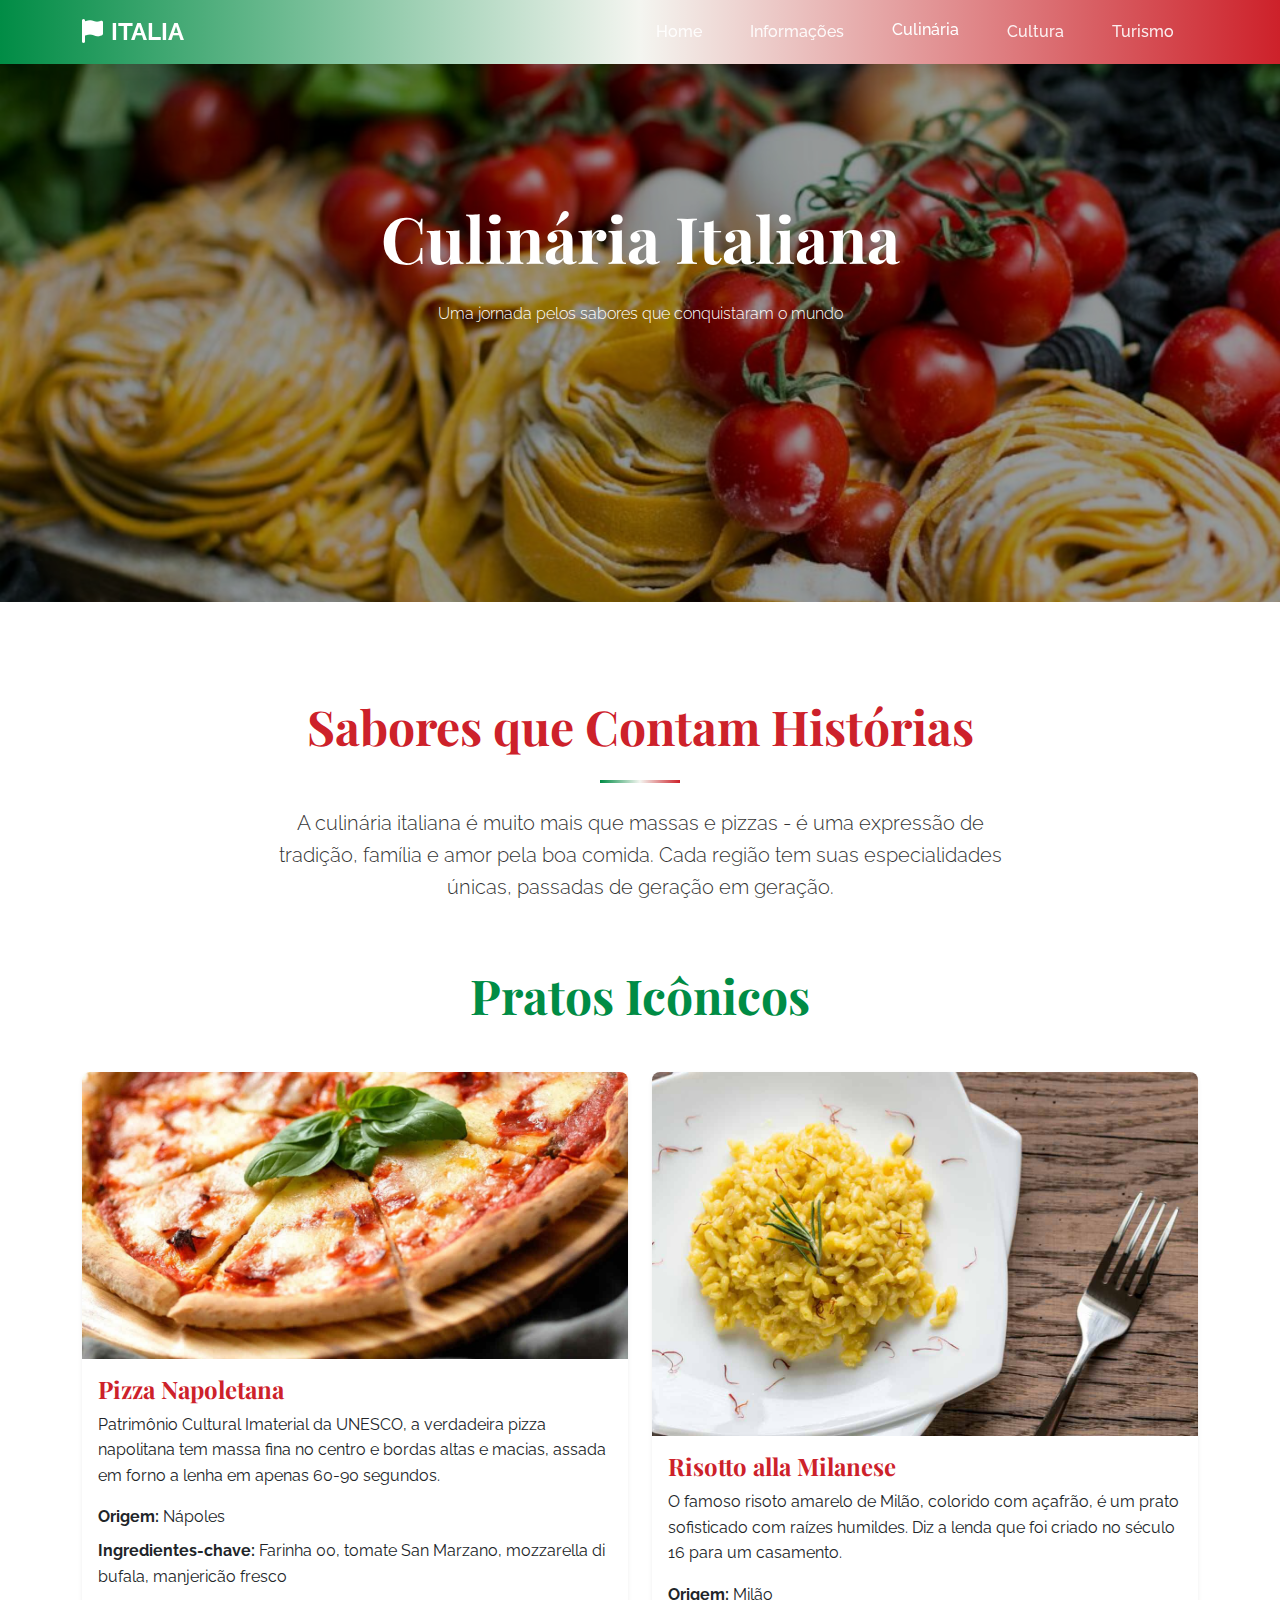
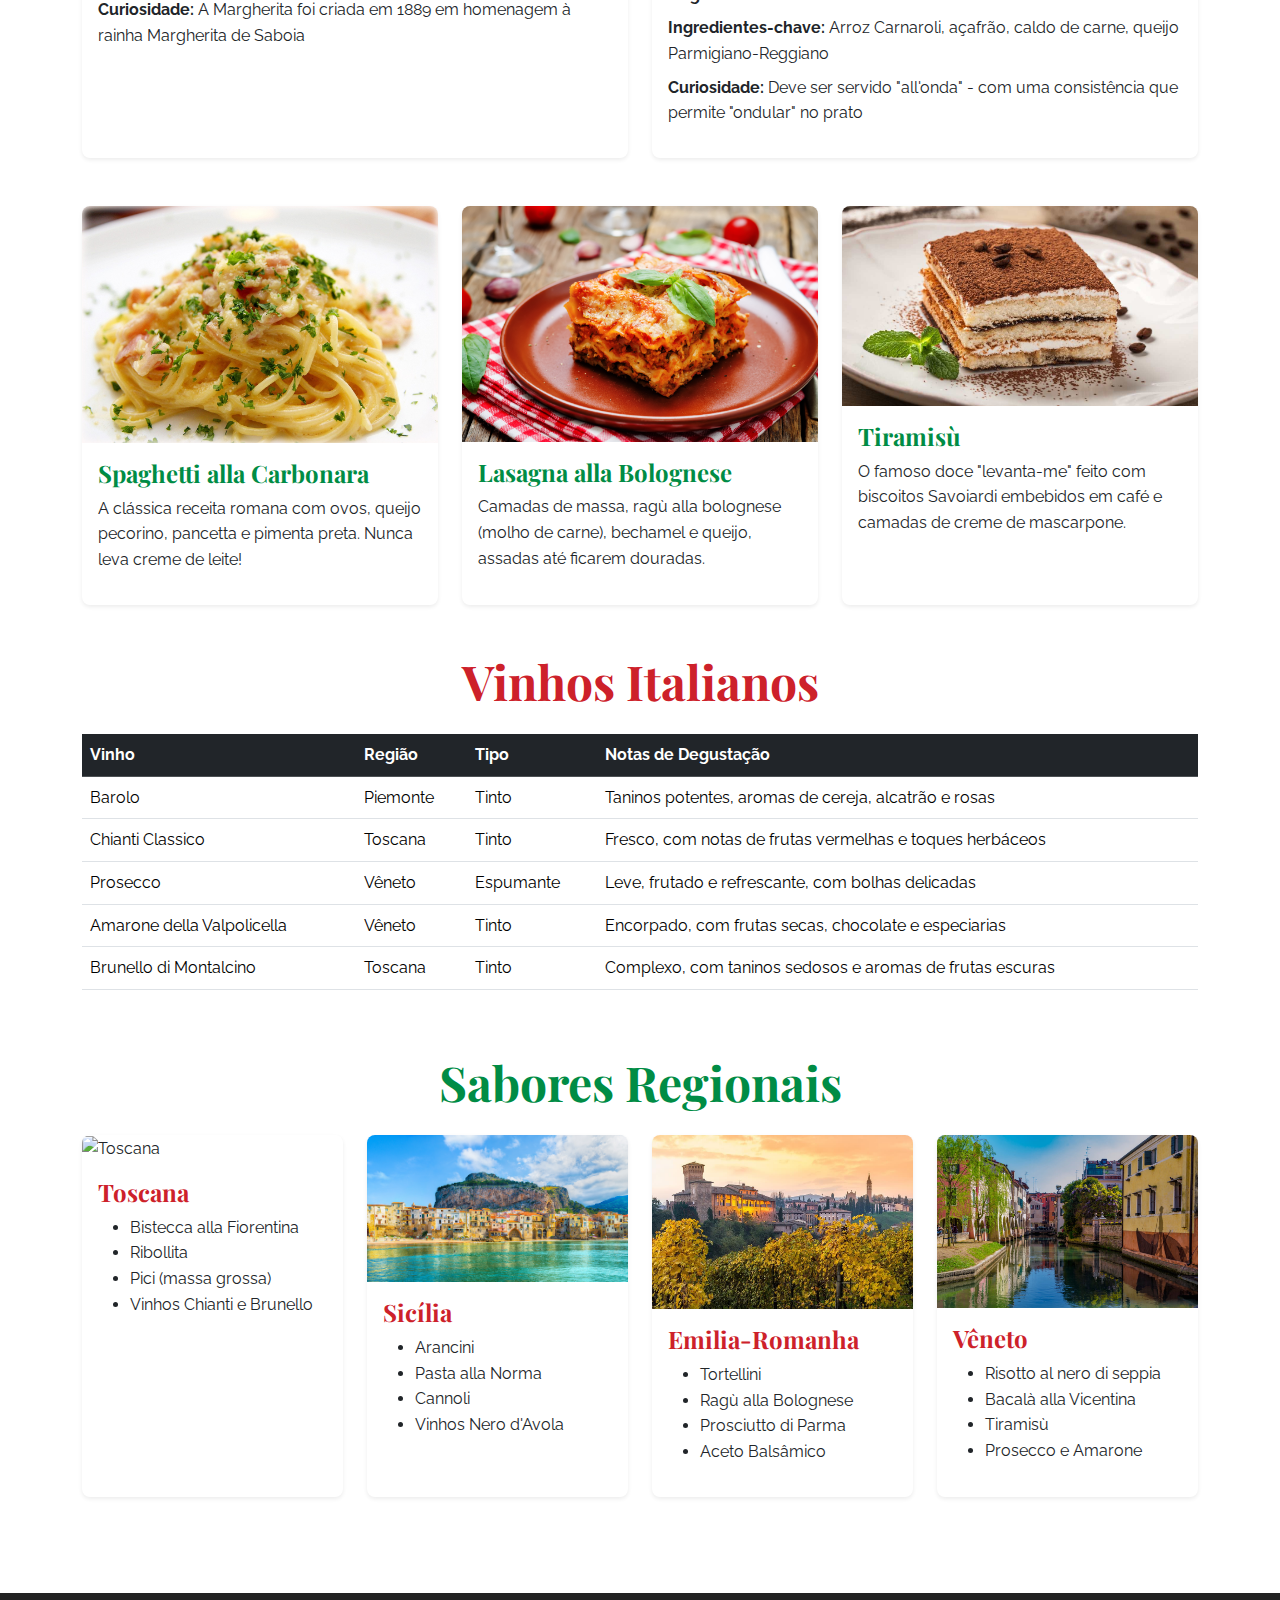
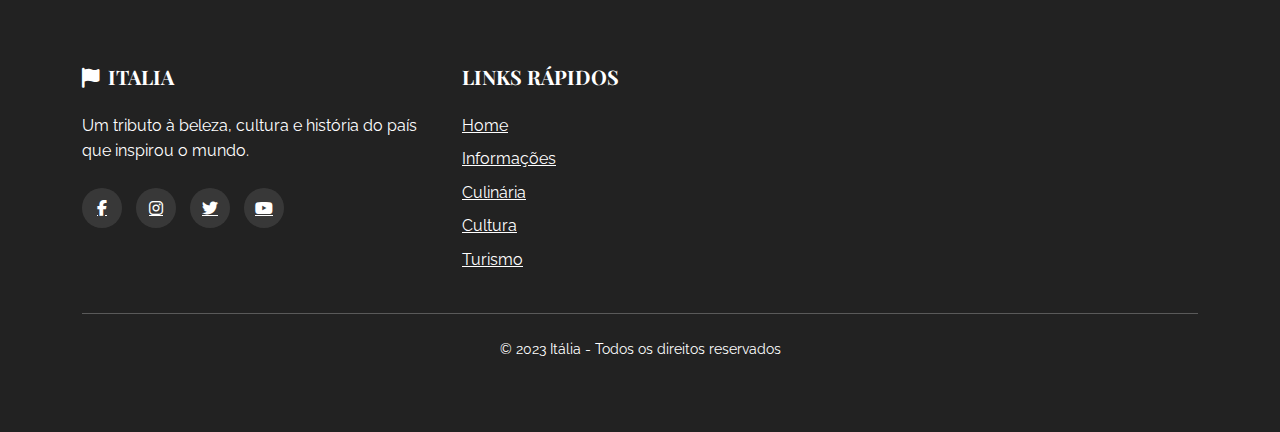
==== pages/culinaria.html @ cc997d56 "projeto volta ao mundo feito" ====
<!DOCTYPE html>
<html lang="pt-br">
<head>
    <meta charset="UTF-8">
    <meta name="viewport" content="width=device-width, initial-scale=1.0">
    <title>Culinária Italiana | Sabores Autênticos</title>
    <link href="https://cdn.jsdelivr.net/npm/bootstrap@5.3.0/dist/css/bootstrap.min.css" rel="stylesheet">
    <link href="https://fonts.googleapis.com/css2?family=Playfair+Display:wght@400;700&family=Raleway:wght@300;400;600&display=swap" rel="stylesheet">
    <link rel="stylesheet" href="https://cdnjs.cloudflare.com/ajax/libs/font-awesome/6.4.0/css/all.min.css">
    <link rel="stylesheet" href="../css/style.css">
</head>
<body>
    <nav class="navbar navbar-expand-lg navbar-dark bg-italy fixed-top">
        <div class="container">
            <a class="navbar-brand" href="../index.html">
                <i class="fas fa-flag me-2"></i>ITALIA
            </a>
            <button class="navbar-toggler" type="button" data-bs-toggle="collapse" data-bs-target="#navbarNav">
                <span class="navbar-toggler-icon"></span>
            </button>
            <div class="collapse navbar-collapse" id="navbarNav">
                <ul class="navbar-nav ms-auto">
                    <li class="nav-item">
                        <a class="nav-link" href="../index.html">Home</a>
                    </li>
                    <li class="nav-item">
                        <a class="nav-link" href="informacoes.html">Informações</a>
                    </li>
                    <li class="nav-item">
                        <a class="nav-link active" href="culinaria.html">Culinária</a>
                    </li>
                    <li class="nav-item">
                        <a class="nav-link" href="cultura.html">Cultura</a>
                    </li>
                    <li class="nav-item">
                        <a class="nav-link" href="turismo.html">Turismo</a>
                    </li>
                </ul>
            </div>
        </div>
    </nav>

    <header class="hero-section-culinaria">
        <div class="hero-overlay-culinaria"></div>
        <div class="container h-100">
            <div class="row h-100 align-items-center">
                <div class="col-lg-8 text-white mx-auto text-center">
                    <h1 class="display-3 fw-bold mb-4">Culinária Italiana</h1>
                    <p class="lead mb-5">Uma jornada pelos sabores que conquistaram o mundo</p>
                </div>
            </div>
        </div>
    </header>

    <main class="py-5 bg-white">
        <div class="container py-5">
            <section class="mb-5">
                <div class="row">
                    <div class="col-lg-8 mx-auto text-center">
                        <h2 class="display-5 fw-bold mb-4 text-italy-red">Sabores que Contam Histórias</h2>
                        <div class="divider mx-auto"></div>
                        <p class="lead">A culinária italiana é muito mais que massas e pizzas - é uma expressão de tradição, família e amor pela boa comida. Cada região tem suas especialidades únicas, passadas de geração em geração.</p>
                    </div>
                </div>
            </section>

            <section class="mb-5">
                <h2 class="display-5 fw-bold mb-5 text-center text-italy-green">Pratos Icônicos</h2>
                
                <div class="row g-4 mb-5">
                    <div class="col-md-6">
                        <div class="card border-0 shadow-sm h-100 card-hover">
                            <div class="card-img-wrapper">
                                <img src="/img/napoletana.jpg" class="card-img-top" alt="Pizza Napoletana">
                                <div class="card-img-overlay"></div>
                            </div>
                            <div class="card-body">
                                <h3 class="h4 fw-bold text-italy-red">Pizza Napoletana</h3>
                                <p>Patrimônio Cultural Imaterial da UNESCO, a verdadeira pizza napolitana tem massa fina no centro e bordas altas e macias, assada em forno a lenha em apenas 60-90 segundos.</p>
                                <ul class="list-unstyled">
                                    <li class="mb-2"><strong>Origem:</strong> Nápoles</li>
                                    <li class="mb-2"><strong>Ingredientes-chave:</strong> Farinha 00, tomate San Marzano, mozzarella di bufala, manjericão fresco</li>
                                    <li><strong>Curiosidade:</strong> A Margherita foi criada em 1889 em homenagem à rainha Margherita de Saboia</li>
                                </ul>
                            </div>
                        </div>
                    </div>
                    
                    <div class="col-md-6">
                        <div class="card border-0 shadow-sm h-100 card-hover">
                            <div class="card-img-wrapper">
                                <img src="/img/risoto.jpg" class="card-img-top" alt="Risoto">
                                <div class="card-img-overlay"></div>
                            </div>
                            <div class="card-body">
                                <h3 class="h4 fw-bold text-italy-red">Risotto alla Milanese</h3>
                                <p>O famoso risoto amarelo de Milão, colorido com açafrão, é um prato sofisticado com raízes humildes. Diz a lenda que foi criado no século 16 para um casamento.</p>
                                <ul class="list-unstyled">
                                    <li class="mb-2"><strong>Origem:</strong> Milão</li>
                                    <li class="mb-2"><strong>Ingredientes-chave:</strong> Arroz Carnaroli, açafrão, caldo de carne, queijo Parmigiano-Reggiano</li>
                                    <li><strong>Curiosidade:</strong> Deve ser servido "all'onda" - com uma consistência que permite "ondular" no prato</li>
                                </ul>
                            </div>
                        </div>
                    </div>
                </div>

                <div class="row g-4">
                    <div class="col-md-4">
                        <div class="card border-0 shadow-sm h-100 card-hover">
                            <div class="card-img-wrapper">
                                <img src="/img/carbonara.jpg" class="card-img-top" alt="Carbonara">
                                <div class="card-img-overlay"></div>
                            </div>
                            <div class="card-body">
                                <h4 class="fw-bold text-italy-green">Spaghetti alla Carbonara</h4>
                                <p>A clássica receita romana com ovos, queijo pecorino, pancetta e pimenta preta. Nunca leva creme de leite!</p>
                            </div>
                        </div>
                    </div>
                    
                    <div class="col-md-4">
                        <div class="card border-0 shadow-sm h-100 card-hover">
                            <div class="card-img-wrapper">
                                <img src="/img/lasanha.jpeg" class="card-img-top" alt="Lasanha">
                                <div class="card-img-overlay"></div>
                            </div>
                            <div class="card-body">
                                <h4 class="fw-bold text-italy-green">Lasagna alla Bolognese</h4>
                                <p>Camadas de massa, ragù alla bolognese (molho de carne), bechamel e queijo, assadas até ficarem douradas.</p>
                            </div>
                        </div>
                    </div>
                    
                    <div class="col-md-4">
                        <div class="card border-0 shadow-sm h-100 card-hover">
                            <div class="card-img-wrapper">
                                <img src="/img/tiramisu.jpg" class="card-img-top" alt="Tiramisu">
                                <div class="card-img-overlay"></div>
                            </div>
                            <div class="card-body">
                                <h4 class="fw-bold text-italy-green">Tiramisù</h4>
                                <p>O famoso doce "levanta-me" feito com biscoitos Savoiardi embebidos em café e camadas de creme de mascarpone.</p>
                            </div>
                        </div>
                    </div>
                </div>
            </section>

            <section class="mb-5">
                <h2 class="display-5 fw-bold mb-4 text-center text-italy-red">Vinhos Italianos</h2>
                
                <div class="table-responsive">
                    <table class="table table-hover">
                        <thead class="table-dark">
                            <tr>
                                <th>Vinho</th>
                                <th>Região</th>
                                <th>Tipo</th>
                                <th>Notas de Degustação</th>
                            </tr>
                        </thead>
                        <tbody>
                            <tr>
                                <td>Barolo</td>
                                <td>Piemonte</td>
                                <td>Tinto</td>
                                <td>Taninos potentes, aromas de cereja, alcatrão e rosas</td>
                            </tr>
                            <tr>
                                <td>Chianti Classico</td>
                                <td>Toscana</td>
                                <td>Tinto</td>
                                <td>Fresco, com notas de frutas vermelhas e toques herbáceos</td>
                            </tr>
                            <tr>
                                <td>Prosecco</td>
                                <td>Vêneto</td>
                                <td>Espumante</td>
                                <td>Leve, frutado e refrescante, com bolhas delicadas</td>
                            </tr>
                            <tr>
                                <td>Amarone della Valpolicella</td>
                                <td>Vêneto</td>
                                <td>Tinto</td>
                                <td>Encorpado, com frutas secas, chocolate e especiarias</td>
                            </tr>
                            <tr>
                                <td>Brunello di Montalcino</td>
                                <td>Toscana</td>
                                <td>Tinto</td>
                                <td>Complexo, com taninos sedosos e aromas de frutas escuras</td>
                            </tr>
                        </tbody>
                    </table>
                </div>
            </section>

            <section>
                <h2 class="display-5 fw-bold mb-4 text-center text-italy-green">Sabores Regionais</h2>
                
                <div class="row g-4">
                    <div class="col-md-6 col-lg-3">
                        <div class="card border-0 shadow-sm h-100 card-hover">
                            <div class="card-img-wrapper">
                                <img src="/img/toscana.jpg" class="card-img-top" alt="Toscana">
                                <div class="card-img-overlay"></div>
                            </div>
                            <div class="card-body">
                                <h4 class="fw-bold text-italy-red">Toscana</h4>
                                <ul>
                                    <li>Bistecca alla Fiorentina</li>
                                    <li>Ribollita</li>
                                    <li>Pici (massa grossa)</li>
                                    <li>Vinhos Chianti e Brunello</li>
                                </ul>
                            </div>
                        </div>
                    </div>
                    
                    <div class="col-md-6 col-lg-3">
                        <div class="card border-0 shadow-sm h-100 card-hover">
                            <div class="card-img-wrapper">
                                <img src="/img/sicilia.jpg" class="card-img-top" alt="Sicília">
                                <div class="card-img-overlay"></div>
                            </div>
                            <div class="card-body">
                                <h4 class="fw-bold text-italy-red">Sicília</h4>
                                <ul>
                                    <li>Arancini</li>
                                    <li>Pasta alla Norma</li>
                                    <li>Cannoli</li>
                                    <li>Vinhos Nero d'Avola</li>
                                </ul>
                            </div>
                        </div>
                    </div>
                    
                    <div class="col-md-6 col-lg-3">
                        <div class="card border-0 shadow-sm h-100 card-hover">
                            <div class="card-img-wrapper">
                                <img src="/img/emilia.jpg" class="card-img-top" alt="Emilia-Romanha">
                                <div class="card-img-overlay"></div>
                            </div>
                            <div class="card-body">
                                <h4 class="fw-bold text-italy-red">Emilia-Romanha</h4>
                                <ul>
                                    <li>Tortellini</li>
                                    <li>Ragù alla Bolognese</li>
                                    <li>Prosciutto di Parma</li>
                                    <li>Aceto Balsâmico</li>
                                </ul>
                            </div>
                        </div>
                    </div>
                    
                    <div class="col-md-6 col-lg-3">
                        <div class="card border-0 shadow-sm h-100 card-hover">
                            <div class="card-img-wrapper">
                                <img src="/img/veneto.jpg" class="card-img-top" alt="Vêneto">
                                <div class="card-img-overlay"></div>
                            </div>
                            <div class="card-body">
                                <h4 class="fw-bold text-italy-red">Vêneto</h4>
                                <ul>
                                    <li>Risotto al nero di seppia</li>
                                    <li>Bacalà alla Vicentina</li>
                                    <li>Tiramisù</li>
                                    <li>Prosecco e Amarone</li>
                                </ul>
                            </div>
                        </div>
                    </div>
                </div>
            </section>
        </div>
    </main>

    <footer class="py-5 bg-italy-dark text-white">
        <div class="container py-4">
            <div class="row">
                <div class="col-lg-4 mb-4 mb-lg-0">
                    <h5 class="text-uppercase mb-4">
                        <i class="fas fa-flag me-2"></i>ITALIA
                    </h5>
                    <p>Um tributo à beleza, cultura e história do país que inspirou o mundo.</p>
                    <div class="social-links mt-4">
                        <a href="#" class="social-icon"><i class="fab fa-facebook-f"></i></a>
                        <a href="#" class="social-icon"><i class="fab fa-instagram"></i></a>
                        <a href="#" class="social-icon"><i class="fab fa-twitter"></i></a>
                        <a href="#" class="social-icon"><i class="fab fa-youtube"></i></a>
                    </div>
                </div>
                <div class="col-lg-4 mb-4 mb-lg-0">
                    <h5 class="text-uppercase mb-4">Links Rápidos</h5>
                    <ul class="list-unstyled">
                        <li class="mb-2"><a href="../index.html" class="text-white">Home</a></li>
                        <li class="mb-2"><a href="informacoes.html" class="text-white">Informações</a></li>
                        <li class="mb-2"><a href="culinaria.html" class="text-white">Culinária</a></li>
                        <li class="mb-2"><a href="cultura.html" class="text-white">Cultura</a></li>
                        <li><a href="turismo.html" class="text-white">Turismo</a></li>
                    </ul>
                </div>
            </div>
            <hr class="my-4 bg-italy-light">
            <div class="text-center">
                <p class="mb-0 small">&copy; 2023 Itália - Todos os direitos reservados</p>
            </div>
        </div>
    </footer>

    <script src="https://cdn.jsdelivr.net/npm/bootstrap@5.3.0/dist/js/bootstrap.bundle.min.js"></script>
</body>
</html>
---- css/style.css ----
/* Cores da bandeira italiana */
:root {
    --italy-green: #008C45;
    --italy-white: #F4F5F0;
    --italy-red: #CD212A;
    --italy-dark: #222222;
    --italy-light: #f8f9fa;
}

/* Estilos gerais */
body {
    font-family: 'Raleway', sans-serif;
    color: #333;
    line-height: 1.6;
    overflow-x: hidden;
    padding-top: 72px;
}

h1, h2, h3, h4, h5, h6,
.display-1, .display-2, .display-3, .display-4, .display-5, .display-6 {
    font-family: 'Playfair Display', serif;
    font-weight: 700;
}

/* Navbar */
.navbar {
    transition: all 0.3s;
    box-shadow: 0 2px 15px rgba(0, 0, 0, 0.1);
}

.bg-italy {
    background: linear-gradient(90deg, var(--italy-green), var(--italy-white), var(--italy-red));
}

.navbar-dark .navbar-nav .nav-link {
    color: rgba(255, 255, 255, 0.9);
    font-weight: 500;
    position: relative;
    padding: 0.5rem 1rem;
    margin: 0 0.5rem;
    transition: all 0.3s;
}

.navbar-dark .navbar-nav .nav-link:hover,
.navbar-dark .navbar-nav .nav-link.active {
    color: white;
    transform: translateY(-2px);
}

.navbar-brand {
    font-weight: 700;
    font-size: 1.5rem;
}

/* Carrossel */
.carousel {
    margin-top: -72px;
}

.carousel-image {
    height: 100vh;
    min-height: 600px;
    background-size: cover;
    background-position: center;
    transition: transform 8s linear;
}

.carousel-item.active .carousel-image {
    transform: scale(1.1);
}

.carousel-overlay {
    position: absolute;
    top: 0;
    left: 0;
    width: 100%;
    height: 100%;
    background: rgba(0, 0, 0, 0.3);
}

.carousel-caption {
    bottom: 0;
    top: 0;
    display: flex;
    align-items: center;
}

.carousel-indicators button {
    width: 12px;
    height: 12px;
    border-radius: 50%;
    margin: 0 8px;
    border: 2px solid white;
    background-color: transparent;
    opacity: 1;
    transition: all 0.3s;
}

.carousel-indicators button.active {
    background-color: white;
    transform: scale(1.2);
}

.carousel-control-prev,
.carousel-control-next {
    width: 10%;
    opacity: 1;
}

.carousel-control-prev-icon,
.carousel-control-next-icon {
    width: 3rem;
    height: 3rem;
    background-size: 100% 100%;
    border-radius: 50%;
    background-color: rgba(255, 255, 255, 0.2);
    transition: all 0.3s;
}

.carousel-control-prev:hover .carousel-control-prev-icon,
.carousel-control-next:hover .carousel-control-next-icon {
    background-color: rgba(255, 255, 255, 0.5);
}

/* Cores temáticas */
.text-italy-green {
    color: var(--italy-green);
}

.text-italy-red {
    color: var(--italy-red);
}

.bg-italy-light {
    background-color: var(--italy-light);
}

.bg-italy-dark {
    background-color: var(--italy-dark);
}

.bg-italy-gradient {
    background: linear-gradient(135deg, var(--italy-green), var(--italy-white), var(--italy-red));
}

/* Botões */
.btn-italy {
    background-color: var(--italy-red);
    color: white;
    border: none;
    padding: 0.75rem 2rem;
    font-weight: 600;
    transition: all 0.3s;
}

.btn-italy:hover {
    background-color: #b51d25;
    color: white;
    transform: translateY(-2px);
    box-shadow: 0 5px 15px rgba(205, 33, 42, 0.3);
}

.btn-italy-outline {
    background-color: transparent;
    color: var(--italy-red);
    border: 2px solid var(--italy-red);
    padding: 0.75rem 2rem;
    font-weight: 600;
    transition: all 0.3s;
}

.btn-italy-outline:hover {
    background-color: var(--italy-red);
    color: white;
    transform: translateY(-2px);
    box-shadow: 0 5px 15px rgba(205, 33, 42, 0.3);
}

.btn-italy-outline2 {
    background-color: transparent;
    color: var(--italy-white);
    border: 2px solid var(--italy-white);
    padding: 0.75rem 2rem;
    font-weight: 600;
    transition: all 0.3s;
}

.btn-italy-outline2:hover {
    background-color: var(--italy-red);
    color: white;
    transform: translateY(-2px);
    box-shadow: 0 5px 15px rgba(205, 33, 42, 0.3);
}

/* Cards */
.card-hover {
    transition: all 0.3s;
    border-radius: 8px;
    overflow: hidden;
}

.card-hover:hover {
    transform: translateY(-10px);
    box-shadow: 0 15px 30px rgba(0, 0, 0, 0.1);
}

.card-img-wrapper {
    position: relative;
    overflow: hidden;
}

.card-img-overlay {
    position: absolute;
    top: 0;
    left: 0;
    width: 100%;
    height: 100%;
    background: linear-gradient(to bottom, rgba(0, 140, 69, 0.3), rgba(205, 33, 42, 0.3));
    opacity: 0;
    transition: opacity 0.3s;
}

.card-hover:hover .card-img-overlay {
    opacity: 1;
}

.card-hover .card-img-top {
    transition: transform 0.5s;
}

.card-hover:hover .card-img-top {
    transform: scale(1.1);
}

.icon-circle {
    width: 60px;
    height: 60px;
    border-radius: 50%;
    display: flex;
    align-items: center;
    justify-content: center;
    margin-top: -40px;
    position: relative;
    z-index: 1;
    transition: all 0.3s;
}

.card-hover:hover .icon-circle {
    transform: scale(1.1) rotate(10deg);
}

/* Divisor */
.divider {
    width: 80px;
    height: 3px;
    background: linear-gradient(90deg, var(--italy-green), var(--italy-white), var(--italy-red));
    margin: 1.5rem auto;
}

/* Citação */
.italy-quote {
    font-size: 1.5rem;
    line-height: 1.6;
    position: relative;
    padding: 0 2rem;
}

/* Image frame */
.image-frame {
    position: relative;
    padding: 15px;
    background-color: white;
    box-shadow: 0 10px 30px rgba(0, 0, 0, 0.1);
}

.image-frame-border {
    position: absolute;
    top: 0;
    left: 0;
    right: 0;
    bottom: 0;
    border: 2px solid var(--italy-green);
    pointer-events: none;
    z-index: 1;
}

/* Stats */
.stat-number {
    font-size: 2.5rem;
    font-weight: 700;
    line-height: 1;
}

.stat-label {
    font-size: 0.9rem;
    color: #666;
}

/* Social icons */
.social-icon {
    display: inline-flex;
    align-items: center;
    justify-content: center;
    width: 40px;
    height: 40px;
    border-radius: 50%;
    background-color: rgba(255, 255, 255, 0.1);
    color: white;
    margin-right: 10px;
    transition: all 0.3s;
}

.social-icon:hover {
    background-color: var(--italy-red);
    transform: translateY(-3px);
    color: white;
}

.hero-section-turismo {
    background: url('/img/sicilia.jpg') no-repeat center center/cover; 
    position: relative;
    height: 70vh; 
    margin-top: -100px; 
    padding: 20px;
}

.hero-section-turismo .hero-overlay {
    position: absolute;
    top: 0;
    left: 0;
    width: 100%;
    height: 100%;
    background-color: rgba(0, 0, 0, 0.4); 
    z-index: 1; 
}

.hero-section-turismo .container {
    position: relative;
    z-index: 2; 
}

.hero-section-turismo h1 {
    font-size: 2.5rem; 
    margin-bottom: 1rem; 
}

.hero-section-turismo p {
    font-size: 1rem; 
    margin-bottom: 1.5rem; 
}

.hero-section-info {
    background: url('/img/ancient-map.jpg') no-repeat center center/cover;
    position: relative;
    height: 70vh; 
    margin-top: -100px; 
    padding: 20px;
}

.hero-section-info .hero-overlay-info {
    position: absolute;
    top: 0;
    left: 0;
    width: 100%;
    height: 100%;
    background-color: rgba(0, 0, 0, 0.4); 
    opacity: 100%;
}

.hero-section-info .container {
    position: relative;

}

.hero-section-info h2 {
    font-size: 2.5rem; 
    margin-bottom: 1rem; 
}

.hero-section-info p {
    font-size: 1rem; 
    margin-bottom: 1.5rem; /
}



.hero-section-culinaria {
    background: url('/img/culinaria.jpg') no-repeat center center/cover; 
    position: relative;
    height: 70vh; 
    margin-top: -100px; 
    padding: 20px;
}

.hero-section-culinaria .hero-overlay-culinaria {
    position: absolute;
    top: 0;
    left: 0;
    width: 100%;
    height: 100%;
    background-color: rgba(0, 0, 0, 0.4); 
    opacity: 100%;
}

.hero-section-culinaria .container {
    position: relative;

}

.hero-section-culinaria h2 {
    font-size: 2.5rem; 
    margin-bottom: 1rem; 
}

.hero-section-culinaria p {
    font-size: 1rem; 
    margin-bottom: 1.5rem; /
}



.hero-section-cultura {
    background: url('/img/italia.webp') no-repeat center center/cover; 
    position: relative;
    height: 70vh; 
    margin-top: -100px; 
    padding: 20px;
}

.hero-section-cultura .hero-overlay-cultura {
    position: absolute;
    top: 0;
    left: 0;
    width: 100%;
    height: 100%;
    background-color: rgba(0, 0, 0, 0.4); 
    opacity: 100%;
}

.hero-section-cultura .container {
    position: relative;

}

.hero-section-cultura h2 {
    font-size: 2.5rem; 
    margin-bottom: 1rem; 
}

.hero-section-cultura p {
    font-size: 1rem; 
    margin-bottom: 1.5rem; /
}

/* Responsividade */
@media (max-width: 992px) {
    .carousel-image {
        height: 80vh;
        min-height: 500px;
    }
}

@media (max-width: 768px) {
    .carousel-image {
        height: 70vh;
        min-height: 400px;
    }
    
    .display-3 {
        font-size: 2.5rem;
    }
}

@media (max-width: 576px) {
    .carousel-image {
        height: 60vh;
    }
    
    .display-3 {
        font-size: 2rem;
    }
}
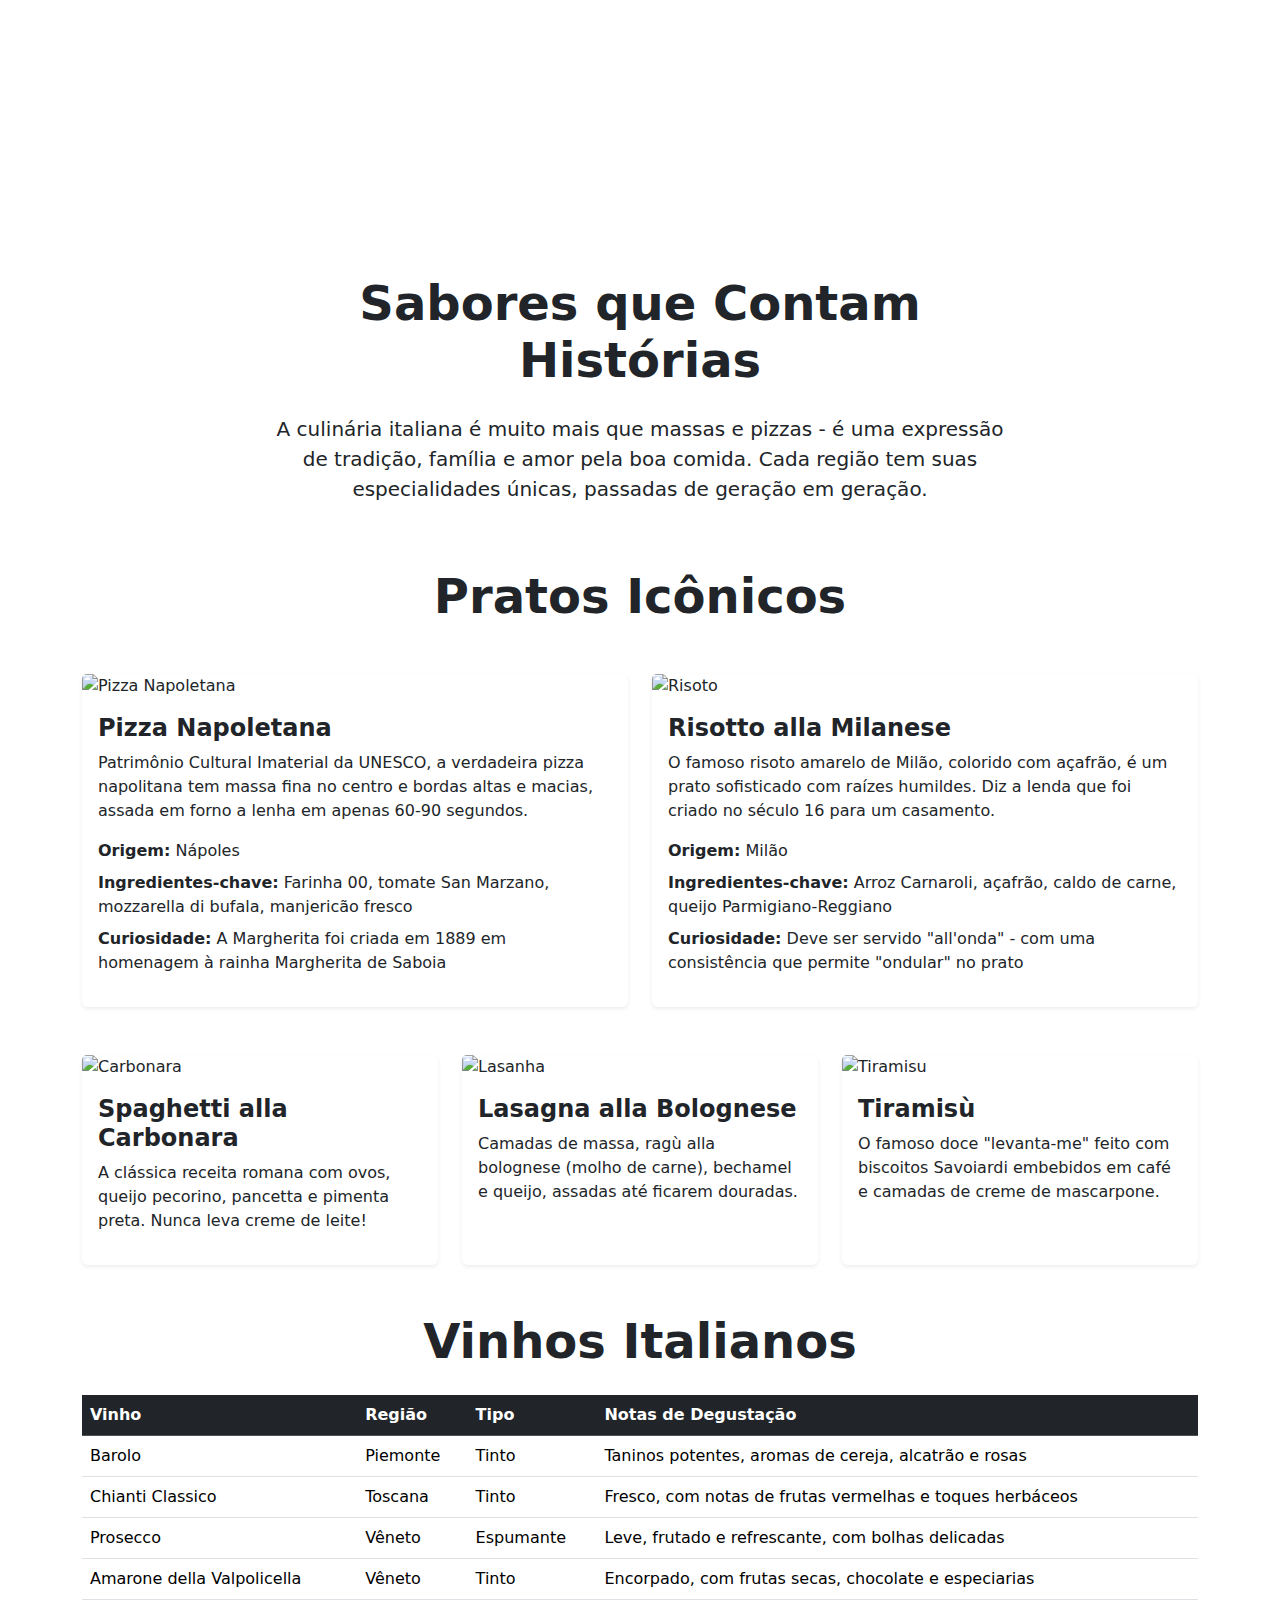
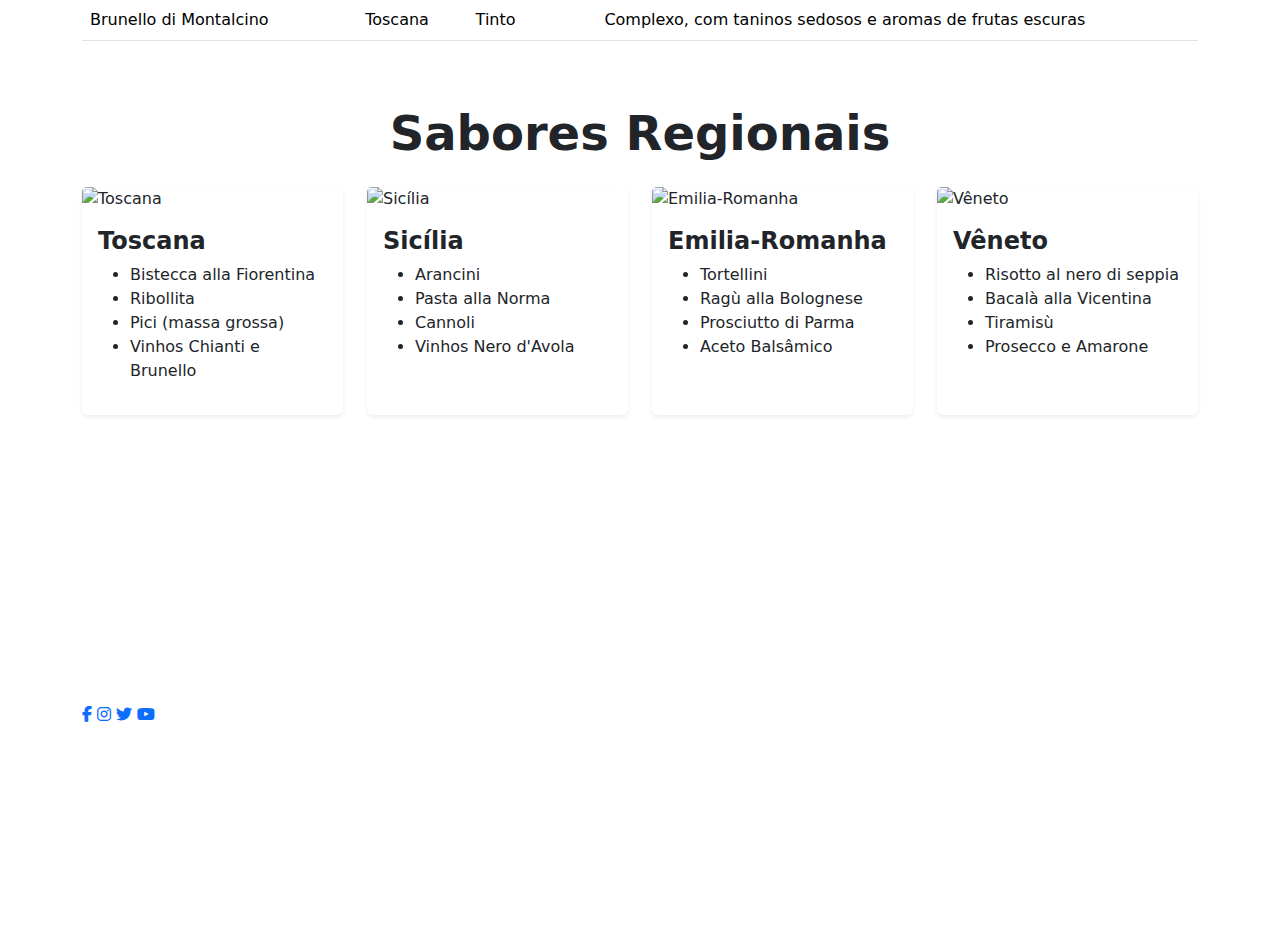
==== commit 182b1e95: "." ====
--- a/pages/culinaria.html
+++ b/pages/culinaria.html
@@ -7,7 +7,7 @@
     <link href="https://cdn.jsdelivr.net/npm/bootstrap@5.3.0/dist/css/bootstrap.min.css" rel="stylesheet">
     <link href="https://fonts.googleapis.com/css2?family=Playfair+Display:wght@400;700&family=Raleway:wght@300;400;600&display=swap" rel="stylesheet">
     <link rel="stylesheet" href="https://cdnjs.cloudflare.com/ajax/libs/font-awesome/6.4.0/css/all.min.css">
-    <link rel="stylesheet" href="../css/style.css">
+    <link rel="stylesheet" href="./css/style.css">
 </head>
 <body>
     <nav class="navbar navbar-expand-lg navbar-dark bg-italy fixed-top">
@@ -71,7 +71,7 @@
                     <div class="col-md-6">
                         <div class="card border-0 shadow-sm h-100 card-hover">
                             <div class="card-img-wrapper">
-                                <img src="/img/napoletana.jpg" class="card-img-top" alt="Pizza Napoletana">
+                                <img src="./img/napoletana.jpg" class="card-img-top" alt="Pizza Napoletana">
                                 <div class="card-img-overlay"></div>
                             </div>
                             <div class="card-body">
@@ -89,7 +89,7 @@
                     <div class="col-md-6">
                         <div class="card border-0 shadow-sm h-100 card-hover">
                             <div class="card-img-wrapper">
-                                <img src="/img/risoto.jpg" class="card-img-top" alt="Risoto">
+                                <img src="./img/risoto.jpg" class="card-img-top" alt="Risoto">
                                 <div class="card-img-overlay"></div>
                             </div>
                             <div class="card-body">
@@ -109,7 +109,7 @@
                     <div class="col-md-4">
                         <div class="card border-0 shadow-sm h-100 card-hover">
                             <div class="card-img-wrapper">
-                                <img src="/img/carbonara.jpg" class="card-img-top" alt="Carbonara">
+                                <img src="./img/carbonara.jpg" class="card-img-top" alt="Carbonara">
                                 <div class="card-img-overlay"></div>
                             </div>
                             <div class="card-body">
@@ -122,7 +122,7 @@
                     <div class="col-md-4">
                         <div class="card border-0 shadow-sm h-100 card-hover">
                             <div class="card-img-wrapper">
-                                <img src="/img/lasanha.jpeg" class="card-img-top" alt="Lasanha">
+                                <img src="./img/lasanha.jpeg" class="card-img-top" alt="Lasanha">
                                 <div class="card-img-overlay"></div>
                             </div>
                             <div class="card-body">
@@ -135,7 +135,7 @@
                     <div class="col-md-4">
                         <div class="card border-0 shadow-sm h-100 card-hover">
                             <div class="card-img-wrapper">
-                                <img src="/img/tiramisu.jpg" class="card-img-top" alt="Tiramisu">
+                                <img src="./img/tiramisu.jpg" class="card-img-top" alt="Tiramisu">
                                 <div class="card-img-overlay"></div>
                             </div>
                             <div class="card-body">
@@ -203,7 +203,7 @@
                     <div class="col-md-6 col-lg-3">
                         <div class="card border-0 shadow-sm h-100 card-hover">
                             <div class="card-img-wrapper">
-                                <img src="/img/toscana.jpg" class="card-img-top" alt="Toscana">
+                                <img src="./img/toscana.jpg" class="card-img-top" alt="Toscana">
                                 <div class="card-img-overlay"></div>
                             </div>
                             <div class="card-body">
@@ -221,7 +221,7 @@
                     <div class="col-md-6 col-lg-3">
                         <div class="card border-0 shadow-sm h-100 card-hover">
                             <div class="card-img-wrapper">
-                                <img src="/img/sicilia.jpg" class="card-img-top" alt="Sicília">
+                                <img src="./img/sicilia.jpg" class="card-img-top" alt="Sicília">
                                 <div class="card-img-overlay"></div>
                             </div>
                             <div class="card-body">
@@ -239,7 +239,7 @@
                     <div class="col-md-6 col-lg-3">
                         <div class="card border-0 shadow-sm h-100 card-hover">
                             <div class="card-img-wrapper">
-                                <img src="/img/emilia.jpg" class="card-img-top" alt="Emilia-Romanha">
+                                <img src="./img/emilia.jpg" class="card-img-top" alt="Emilia-Romanha">
                                 <div class="card-img-overlay"></div>
                             </div>
                             <div class="card-body">
@@ -257,7 +257,7 @@
                     <div class="col-md-6 col-lg-3">
                         <div class="card border-0 shadow-sm h-100 card-hover">
                             <div class="card-img-wrapper">
-                                <img src="/img/veneto.jpg" class="card-img-top" alt="Vêneto">
+                                <img src="./img/veneto.jpg" class="card-img-top" alt="Vêneto">
                                 <div class="card-img-overlay"></div>
                             </div>
                             <div class="card-body">
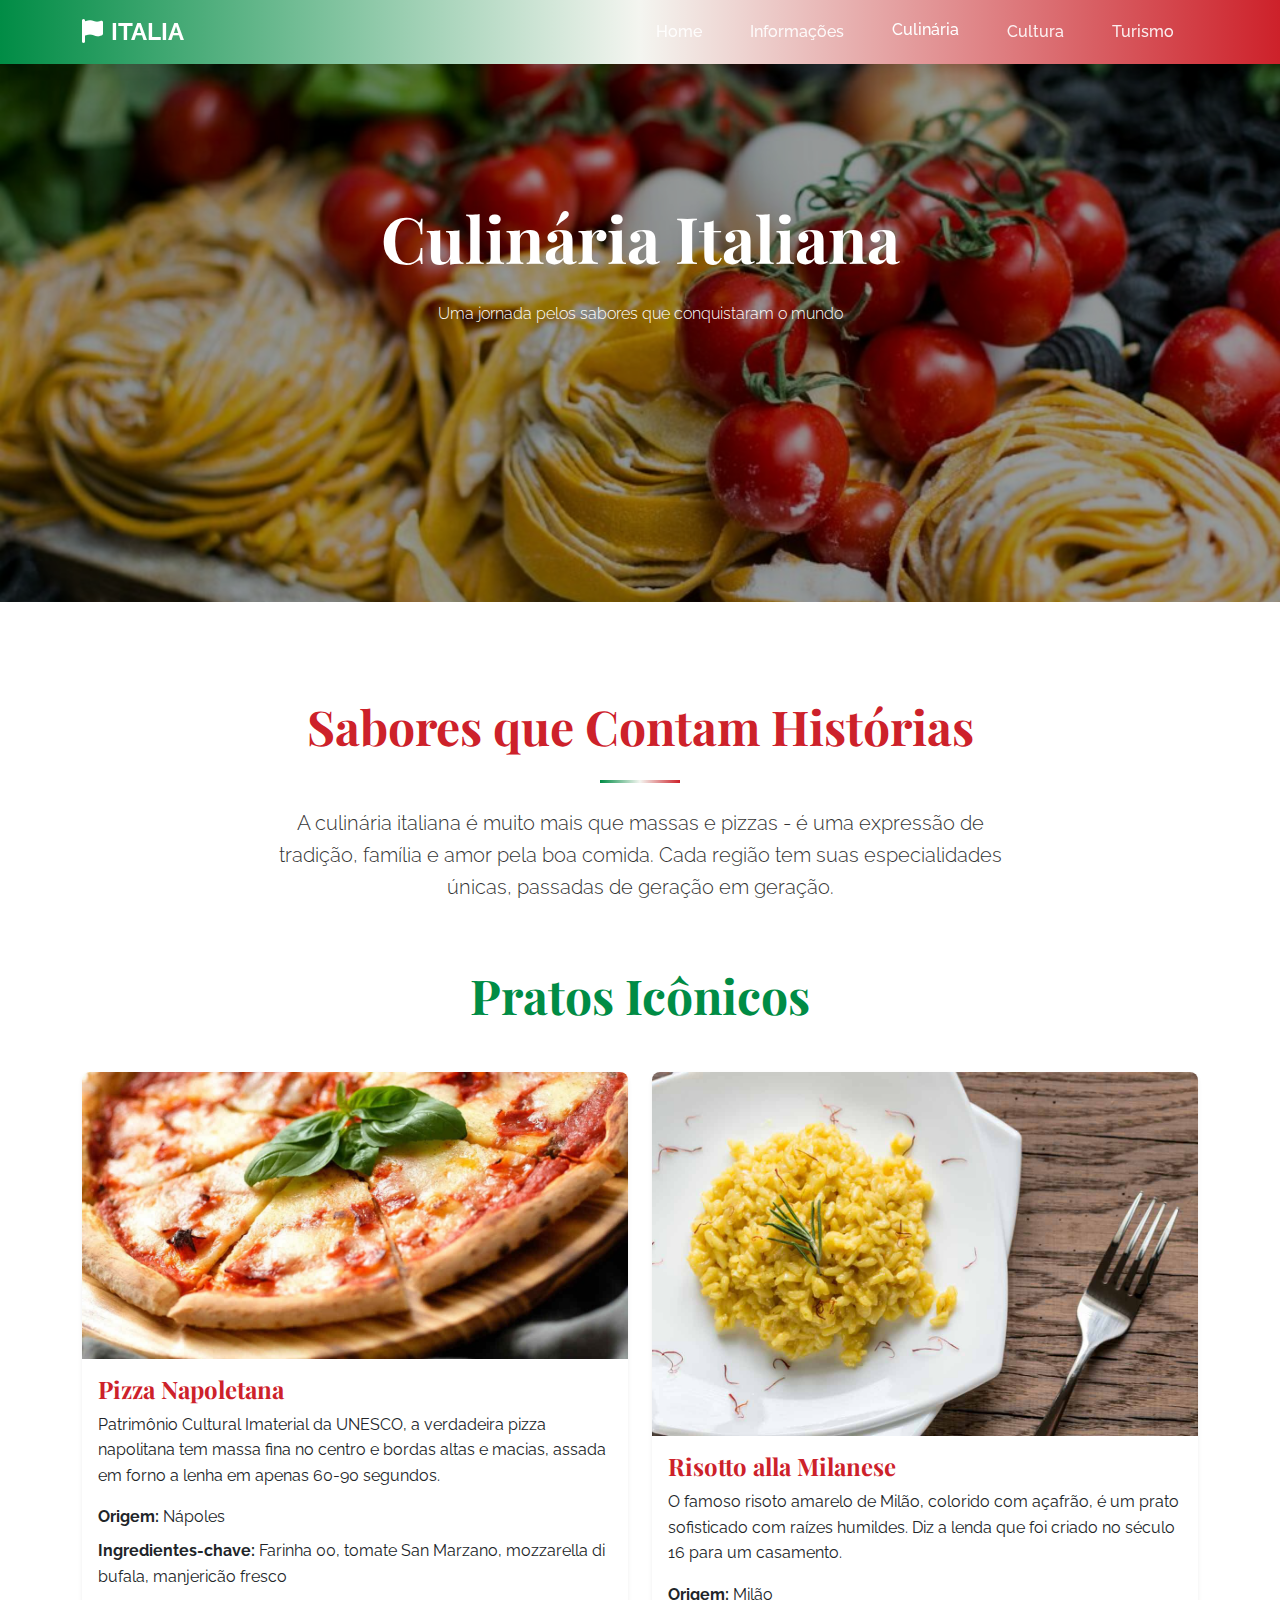
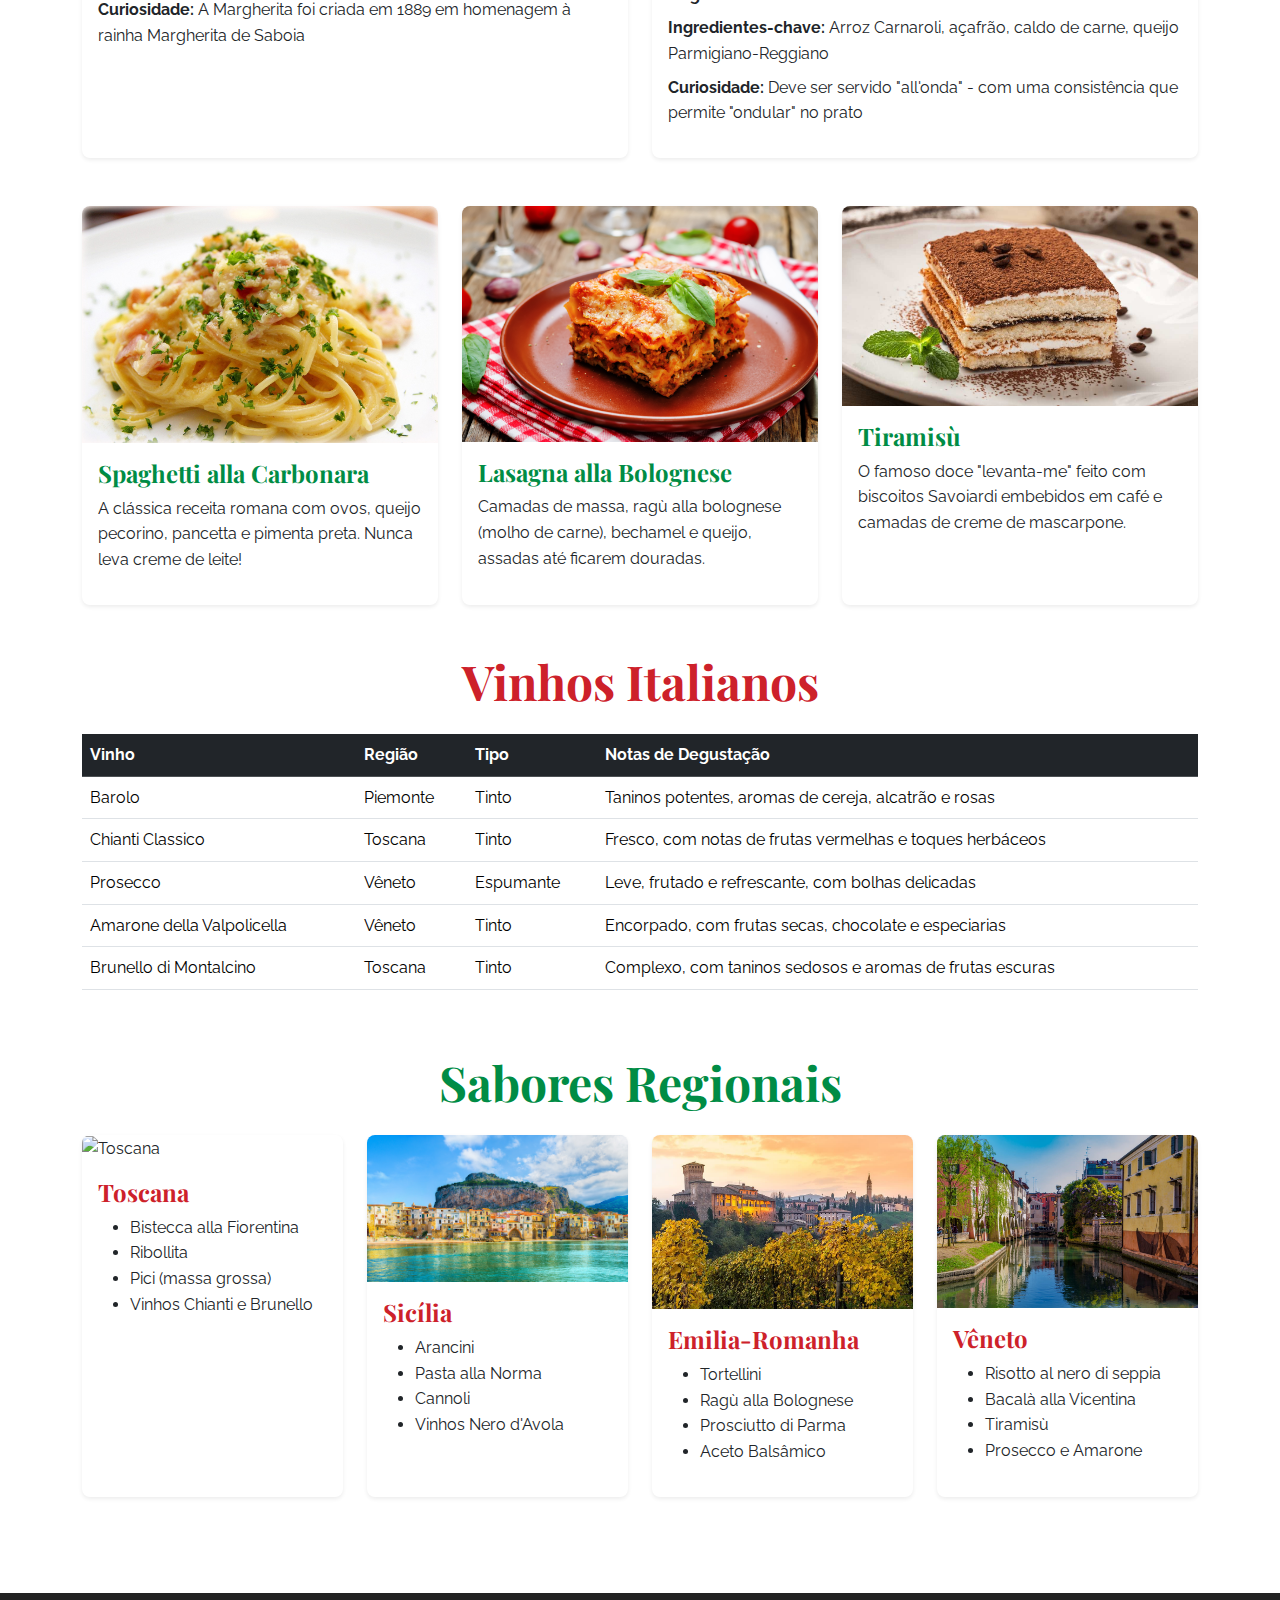
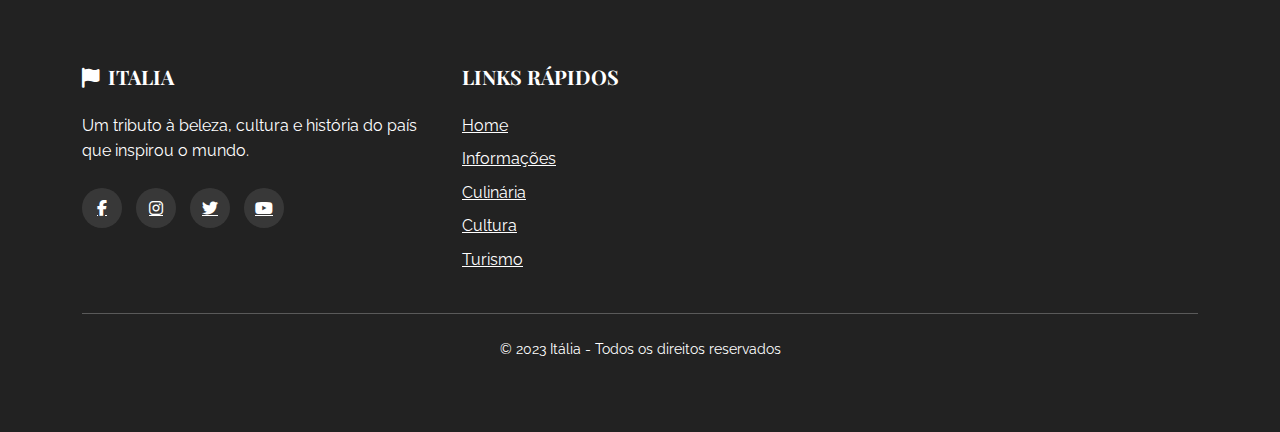
==== commit 483065f8: "alterando o codigo" ====
--- a/pages/culinaria.html
+++ b/pages/culinaria.html
@@ -7,7 +7,7 @@
     <link href="https://cdn.jsdelivr.net/npm/bootstrap@5.3.0/dist/css/bootstrap.min.css" rel="stylesheet">
     <link href="https://fonts.googleapis.com/css2?family=Playfair+Display:wght@400;700&family=Raleway:wght@300;400;600&display=swap" rel="stylesheet">
     <link rel="stylesheet" href="https://cdnjs.cloudflare.com/ajax/libs/font-awesome/6.4.0/css/all.min.css">
-    <link rel="stylesheet" href="./css/style.css">
+    <link rel="stylesheet" href="../css/style.css">
 </head>
 <body>
     <nav class="navbar navbar-expand-lg navbar-dark bg-italy fixed-top">
@@ -71,7 +71,7 @@
                     <div class="col-md-6">
                         <div class="card border-0 shadow-sm h-100 card-hover">
                             <div class="card-img-wrapper">
-                                <img src="./img/napoletana.jpg" class="card-img-top" alt="Pizza Napoletana">
+                                <img src="../img/napoletana.jpg" class="card-img-top" alt="Pizza Napoletana">
                                 <div class="card-img-overlay"></div>
                             </div>
                             <div class="card-body">
@@ -89,7 +89,7 @@
                     <div class="col-md-6">
                         <div class="card border-0 shadow-sm h-100 card-hover">
                             <div class="card-img-wrapper">
-                                <img src="./img/risoto.jpg" class="card-img-top" alt="Risoto">
+                                <img src="../img/risoto.jpg" class="card-img-top" alt="Risoto">
                                 <div class="card-img-overlay"></div>
                             </div>
                             <div class="card-body">
@@ -109,7 +109,7 @@
                     <div class="col-md-4">
                         <div class="card border-0 shadow-sm h-100 card-hover">
                             <div class="card-img-wrapper">
-                                <img src="./img/carbonara.jpg" class="card-img-top" alt="Carbonara">
+                                <img src="../img/carbonara.jpg" class="card-img-top" alt="Carbonara">
                                 <div class="card-img-overlay"></div>
                             </div>
                             <div class="card-body">
@@ -122,7 +122,7 @@
                     <div class="col-md-4">
                         <div class="card border-0 shadow-sm h-100 card-hover">
                             <div class="card-img-wrapper">
-                                <img src="./img/lasanha.jpeg" class="card-img-top" alt="Lasanha">
+                                <img src="../img/lasanha.jpeg" class="card-img-top" alt="Lasanha">
                                 <div class="card-img-overlay"></div>
                             </div>
                             <div class="card-body">
@@ -135,7 +135,7 @@
                     <div class="col-md-4">
                         <div class="card border-0 shadow-sm h-100 card-hover">
                             <div class="card-img-wrapper">
-                                <img src="./img/tiramisu.jpg" class="card-img-top" alt="Tiramisu">
+                                <img src="../img/tiramisu.jpg" class="card-img-top" alt="Tiramisu">
                                 <div class="card-img-overlay"></div>
                             </div>
                             <div class="card-body">
@@ -203,7 +203,7 @@
                     <div class="col-md-6 col-lg-3">
                         <div class="card border-0 shadow-sm h-100 card-hover">
                             <div class="card-img-wrapper">
-                                <img src="./img/toscana.jpg" class="card-img-top" alt="Toscana">
+                                <img src="../img/toscana.jpg" class="card-img-top" alt="Toscana">
                                 <div class="card-img-overlay"></div>
                             </div>
                             <div class="card-body">
@@ -221,7 +221,7 @@
                     <div class="col-md-6 col-lg-3">
                         <div class="card border-0 shadow-sm h-100 card-hover">
                             <div class="card-img-wrapper">
-                                <img src="./img/sicilia.jpg" class="card-img-top" alt="Sicília">
+                                <img src="../img/sicilia.jpg" class="card-img-top" alt="Sicília">
                                 <div class="card-img-overlay"></div>
                             </div>
                             <div class="card-body">
@@ -239,7 +239,7 @@
                     <div class="col-md-6 col-lg-3">
                         <div class="card border-0 shadow-sm h-100 card-hover">
                             <div class="card-img-wrapper">
-                                <img src="./img/emilia.jpg" class="card-img-top" alt="Emilia-Romanha">
+                                <img src="../img/emilia.jpg" class="card-img-top" alt="Emilia-Romanha">
                                 <div class="card-img-overlay"></div>
                             </div>
                             <div class="card-body">
@@ -257,7 +257,7 @@
                     <div class="col-md-6 col-lg-3">
                         <div class="card border-0 shadow-sm h-100 card-hover">
                             <div class="card-img-wrapper">
-                                <img src="./img/veneto.jpg" class="card-img-top" alt="Vêneto">
+                                <img src="../img/veneto.jpg" class="card-img-top" alt="Vêneto">
                                 <div class="card-img-overlay"></div>
                             </div>
                             <div class="card-body">
--- a/css/style.css
+++ b/css/style.css
@@ -0,0 +1,482 @@
+/* Cores da bandeira italiana */
+:root {
+    --italy-green: #008C45;
+    --italy-white: #F4F5F0;
+    --italy-red: #CD212A;
+    --italy-dark: #222222;
+    --italy-light: #f8f9fa;
+}
+
+/* Estilos gerais */
+body {
+    font-family: 'Raleway', sans-serif;
+    color: #333;
+    line-height: 1.6;
+    overflow-x: hidden;
+    padding-top: 72px;
+}
+
+h1, h2, h3, h4, h5, h6,
+.display-1, .display-2, .display-3, .display-4, .display-5, .display-6 {
+    font-family: 'Playfair Display', serif;
+    font-weight: 700;
+}
+
+/* Navbar */
+.navbar {
+    transition: all 0.3s;
+    box-shadow: 0 2px 15px rgba(0, 0, 0, 0.1);
+}
+
+.bg-italy {
+    background: linear-gradient(90deg, var(--italy-green), var(--italy-white), var(--italy-red));
+}
+
+.navbar-dark .navbar-nav .nav-link {
+    color: rgba(255, 255, 255, 0.9);
+    font-weight: 500;
+    position: relative;
+    padding: 0.5rem 1rem;
+    margin: 0 0.5rem;
+    transition: all 0.3s;
+}
+
+.navbar-dark .navbar-nav .nav-link:hover,
+.navbar-dark .navbar-nav .nav-link.active {
+    color: white;
+    transform: translateY(-2px);
+}
+
+.navbar-brand {
+    font-weight: 700;
+    font-size: 1.5rem;
+}
+
+/* Carrossel */
+.carousel {
+    margin-top: -72px;
+}
+
+.carousel-image {
+    height: 100vh;
+    min-height: 600px;
+    background-size: cover;
+    background-position: center;
+    transition: transform 8s linear;
+}
+
+.carousel-item.active .carousel-image {
+    transform: scale(1.1);
+}
+
+.carousel-overlay {
+    position: absolute;
+    top: 0;
+    left: 0;
+    width: 100%;
+    height: 100%;
+    background: rgba(0, 0, 0, 0.3);
+}
+
+.carousel-caption {
+    bottom: 0;
+    top: 0;
+    display: flex;
+    align-items: center;
+}
+
+.carousel-indicators button {
+    width: 12px;
+    height: 12px;
+    border-radius: 50%;
+    margin: 0 8px;
+    border: 2px solid white;
+    background-color: transparent;
+    opacity: 1;
+    transition: all 0.3s;
+}
+
+.carousel-indicators button.active {
+    background-color: white;
+    transform: scale(1.2);
+}
+
+.carousel-control-prev,
+.carousel-control-next {
+    width: 10%;
+    opacity: 1;
+}
+
+.carousel-control-prev-icon,
+.carousel-control-next-icon {
+    width: 3rem;
+    height: 3rem;
+    background-size: 100% 100%;
+    border-radius: 50%;
+    background-color: rgba(255, 255, 255, 0.2);
+    transition: all 0.3s;
+}
+
+.carousel-control-prev:hover .carousel-control-prev-icon,
+.carousel-control-next:hover .carousel-control-next-icon {
+    background-color: rgba(255, 255, 255, 0.5);
+}
+
+/* Cores temáticas */
+.text-italy-green {
+    color: var(--italy-green);
+}
+
+.text-italy-red {
+    color: var(--italy-red);
+}
+
+.bg-italy-light {
+    background-color: var(--italy-light);
+}
+
+.bg-italy-dark {
+    background-color: var(--italy-dark);
+}
+
+.bg-italy-gradient {
+    background: linear-gradient(135deg, var(--italy-green), var(--italy-white), var(--italy-red));
+}
+
+/* Botões */
+.btn-italy {
+    background-color: var(--italy-red);
+    color: white;
+    border: none;
+    padding: 0.75rem 2rem;
+    font-weight: 600;
+    transition: all 0.3s;
+}
+
+.btn-italy:hover {
+    background-color: #b51d25;
+    color: white;
+    transform: translateY(-2px);
+    box-shadow: 0 5px 15px rgba(205, 33, 42, 0.3);
+}
+
+.btn-italy-outline {
+    background-color: transparent;
+    color: var(--italy-red);
+    border: 2px solid var(--italy-red);
+    padding: 0.75rem 2rem;
+    font-weight: 600;
+    transition: all 0.3s;
+}
+
+.btn-italy-outline:hover {
+    background-color: var(--italy-red);
+    color: white;
+    transform: translateY(-2px);
+    box-shadow: 0 5px 15px rgba(205, 33, 42, 0.3);
+}
+
+.btn-italy-outline2 {
+    background-color: transparent;
+    color: var(--italy-white);
+    border: 2px solid var(--italy-white);
+    padding: 0.75rem 2rem;
+    font-weight: 600;
+    transition: all 0.3s;
+}
+
+.btn-italy-outline2:hover {
+    background-color: var(--italy-red);
+    color: white;
+    transform: translateY(-2px);
+    box-shadow: 0 5px 15px rgba(205, 33, 42, 0.3);
+}
+
+/* Cards */
+.card-hover {
+    transition: all 0.3s;
+    border-radius: 8px;
+    overflow: hidden;
+}
+
+.card-hover:hover {
+    transform: translateY(-10px);
+    box-shadow: 0 15px 30px rgba(0, 0, 0, 0.1);
+}
+
+.card-img-wrapper {
+    position: relative;
+    overflow: hidden;
+}
+
+.card-img-overlay {
+    position: absolute;
+    top: 0;
+    left: 0;
+    width: 100%;
+    height: 100%;
+    background: linear-gradient(to bottom, rgba(0, 140, 69, 0.3), rgba(205, 33, 42, 0.3));
+    opacity: 0;
+    transition: opacity 0.3s;
+}
+
+.card-hover:hover .card-img-overlay {
+    opacity: 1;
+}
+
+.card-hover .card-img-top {
+    transition: transform 0.5s;
+}
+
+.card-hover:hover .card-img-top {
+    transform: scale(1.1);
+}
+
+.icon-circle {
+    width: 60px;
+    height: 60px;
+    border-radius: 50%;
+    display: flex;
+    align-items: center;
+    justify-content: center;
+    margin-top: -40px;
+    position: relative;
+    z-index: 1;
+    transition: all 0.3s;
+}
+
+.card-hover:hover .icon-circle {
+    transform: scale(1.1) rotate(10deg);
+}
+
+/* Divisor */
+.divider {
+    width: 80px;
+    height: 3px;
+    background: linear-gradient(90deg, var(--italy-green), var(--italy-white), var(--italy-red));
+    margin: 1.5rem auto;
+}
+
+/* Citação */
+.italy-quote {
+    font-size: 1.5rem;
+    line-height: 1.6;
+    position: relative;
+    padding: 0 2rem;
+}
+
+/* Image frame */
+.image-frame {
+    position: relative;
+    padding: 15px;
+    background-color: white;
+    box-shadow: 0 10px 30px rgba(0, 0, 0, 0.1);
+}
+
+.image-frame-border {
+    position: absolute;
+    top: 0;
+    left: 0;
+    right: 0;
+    bottom: 0;
+    border: 2px solid var(--italy-green);
+    pointer-events: none;
+    z-index: 1;
+}
+
+/* Stats */
+.stat-number {
+    font-size: 2.5rem;
+    font-weight: 700;
+    line-height: 1;
+}
+
+.stat-label {
+    font-size: 0.9rem;
+    color: #666;
+}
+
+/* Social icons */
+.social-icon {
+    display: inline-flex;
+    align-items: center;
+    justify-content: center;
+    width: 40px;
+    height: 40px;
+    border-radius: 50%;
+    background-color: rgba(255, 255, 255, 0.1);
+    color: white;
+    margin-right: 10px;
+    transition: all 0.3s;
+}
+
+.social-icon:hover {
+    background-color: var(--italy-red);
+    transform: translateY(-3px);
+    color: white;
+}
+
+.hero-section-turismo {
+    background: url('/img/sicilia.jpg') no-repeat center center/cover; 
+    position: relative;
+    height: 70vh; 
+    margin-top: -100px; 
+    padding: 20px;
+}
+
+.hero-section-turismo .hero-overlay {
+    position: absolute;
+    top: 0;
+    left: 0;
+    width: 100%;
+    height: 100%;
+    background-color: rgba(0, 0, 0, 0.4); 
+    z-index: 1; 
+}
+
+.hero-section-turismo .container {
+    position: relative;
+    z-index: 2; 
+}
+
+.hero-section-turismo h1 {
+    font-size: 2.5rem; 
+    margin-bottom: 1rem; 
+}
+
+.hero-section-turismo p {
+    font-size: 1rem; 
+    margin-bottom: 1.5rem; 
+}
+
+.hero-section-info {
+    background: url('../img/ancient-map.jpg') no-repeat center center/cover;
+    position: relative;
+    height: 70vh; 
+    margin-top: -100px; 
+    padding: 20px;
+}
+
+.hero-section-info .hero-overlay-info {
+    position: absolute;
+    top: 0;
+    left: 0;
+    width: 100%;
+    height: 100%;
+    background-color: rgba(0, 0, 0, 0.4); 
+    opacity: 100%;
+}
+
+.hero-section-info .container {
+    position: relative;
+
+}
+
+.hero-section-info h2 {
+    font-size: 2.5rem; 
+    margin-bottom: 1rem; 
+}
+
+.hero-section-info p {
+    font-size: 1rem; 
+    margin-bottom: 1.5rem; /
+}
+
+
+
+.hero-section-culinaria {
+    background: url('../img/culinaria.jpg') no-repeat center center/cover; 
+    position: relative;
+    height: 70vh; 
+    margin-top: -100px; 
+    padding: 20px;
+}
+
+.hero-section-culinaria .hero-overlay-culinaria {
+    position: absolute;
+    top: 0;
+    left: 0;
+    width: 100%;
+    height: 100%;
+    background-color: rgba(0, 0, 0, 0.4); 
+    opacity: 100%;
+}
+
+.hero-section-culinaria .container {
+    position: relative;
+
+}
+
+.hero-section-culinaria h2 {
+    font-size: 2.5rem; 
+    margin-bottom: 1rem; 
+}
+
+.hero-section-culinaria p {
+    font-size: 1rem; 
+    margin-bottom: 1.5rem; /
+}
+
+
+
+.hero-section-cultura {
+    background: url('../img/italia.webp') no-repeat center center/cover; 
+    position: relative;
+    height: 70vh; 
+    margin-top: -100px; 
+    padding: 20px;
+}
+
+.hero-section-cultura .hero-overlay-cultura {
+    position: absolute;
+    top: 0;
+    left: 0;
+    width: 100%;
+    height: 100%;
+    background-color: rgba(0, 0, 0, 0.4); 
+    opacity: 100%;
+}
+
+.hero-section-cultura .container {
+    position: relative;
+
+}
+
+.hero-section-cultura h2 {
+    font-size: 2.5rem; 
+    margin-bottom: 1rem; 
+}
+
+.hero-section-cultura p {
+    font-size: 1rem; 
+    margin-bottom: 1.5rem; /
+}
+
+/* Responsividade */
+@media (max-width: 992px) {
+    .carousel-image {
+        height: 80vh;
+        min-height: 500px;
+    }
+}
+
+@media (max-width: 768px) {
+    .carousel-image {
+        height: 70vh;
+        min-height: 400px;
+    }
+    
+    .display-3 {
+        font-size: 2.5rem;
+    }
+}
+
+@media (max-width: 576px) {
+    .carousel-image {
+        height: 60vh;
+    }
+    
+    .display-3 {
+        font-size: 2rem;
+    }
+}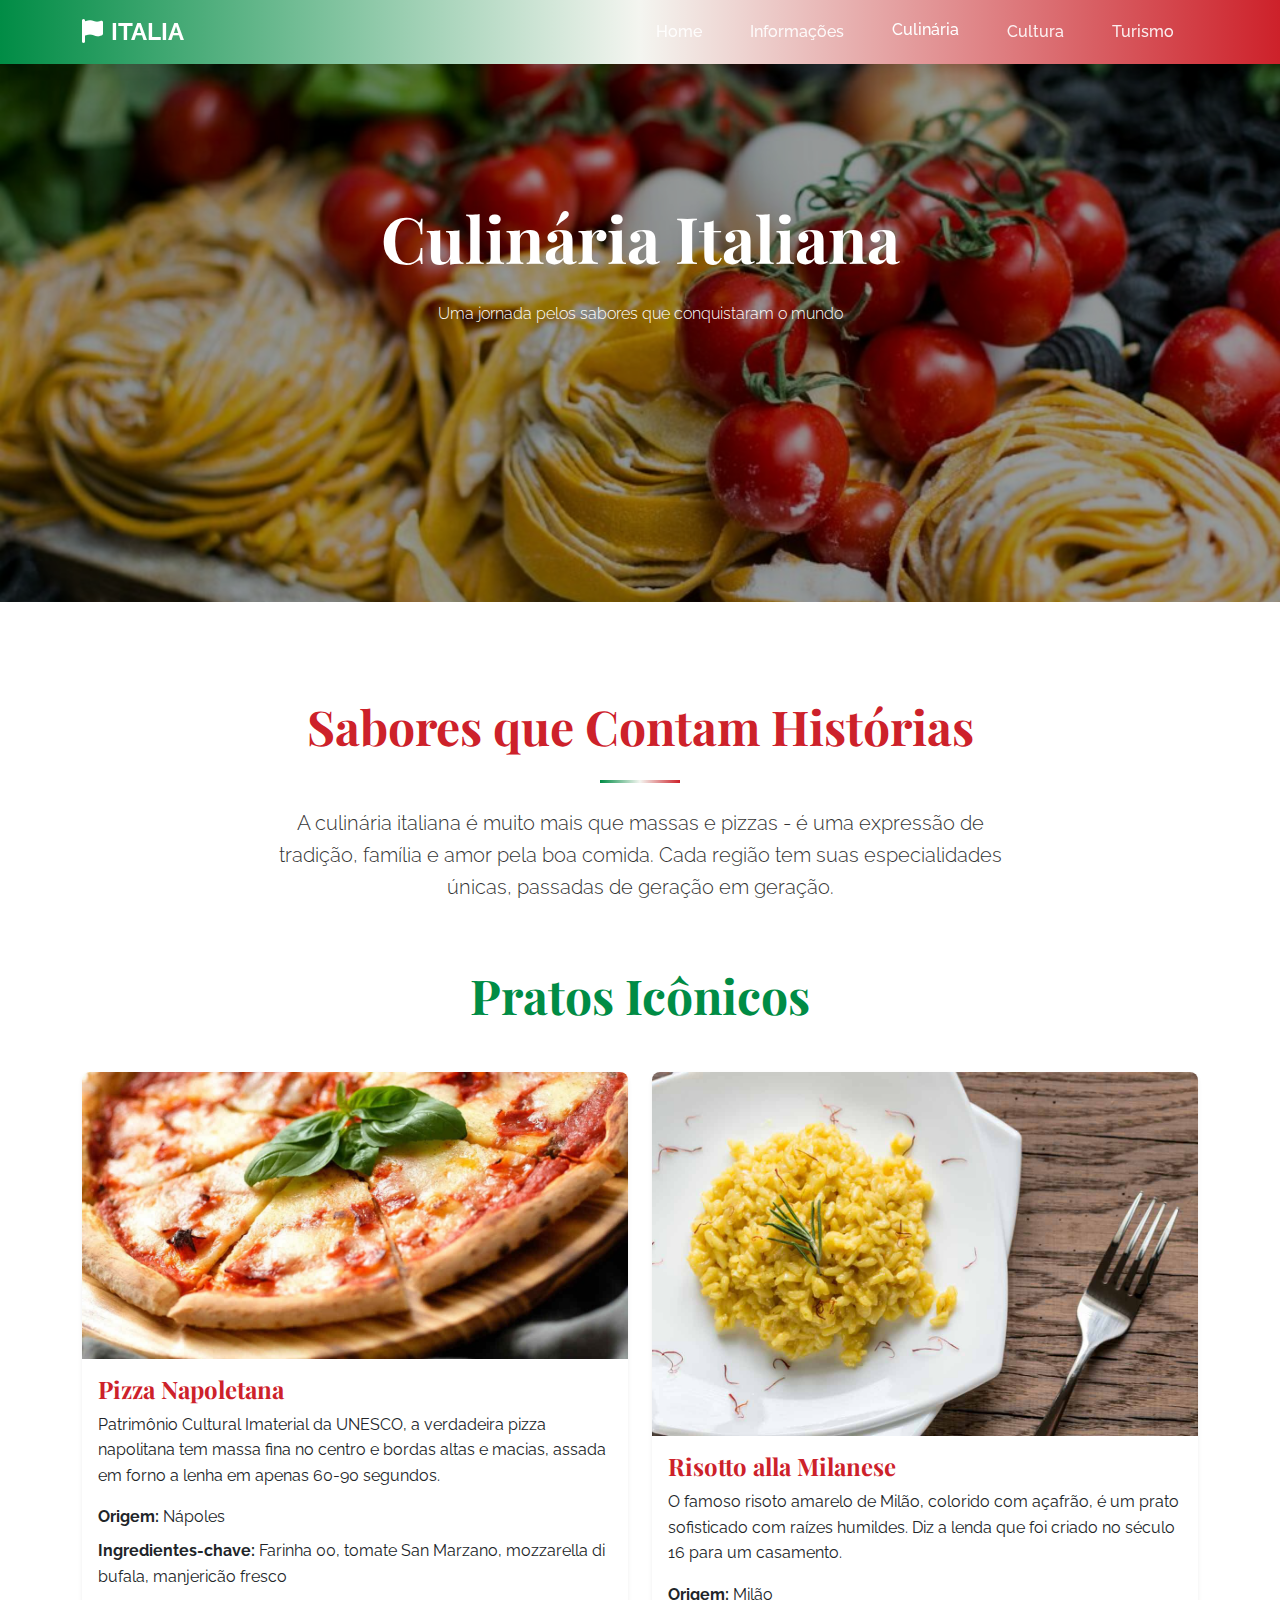
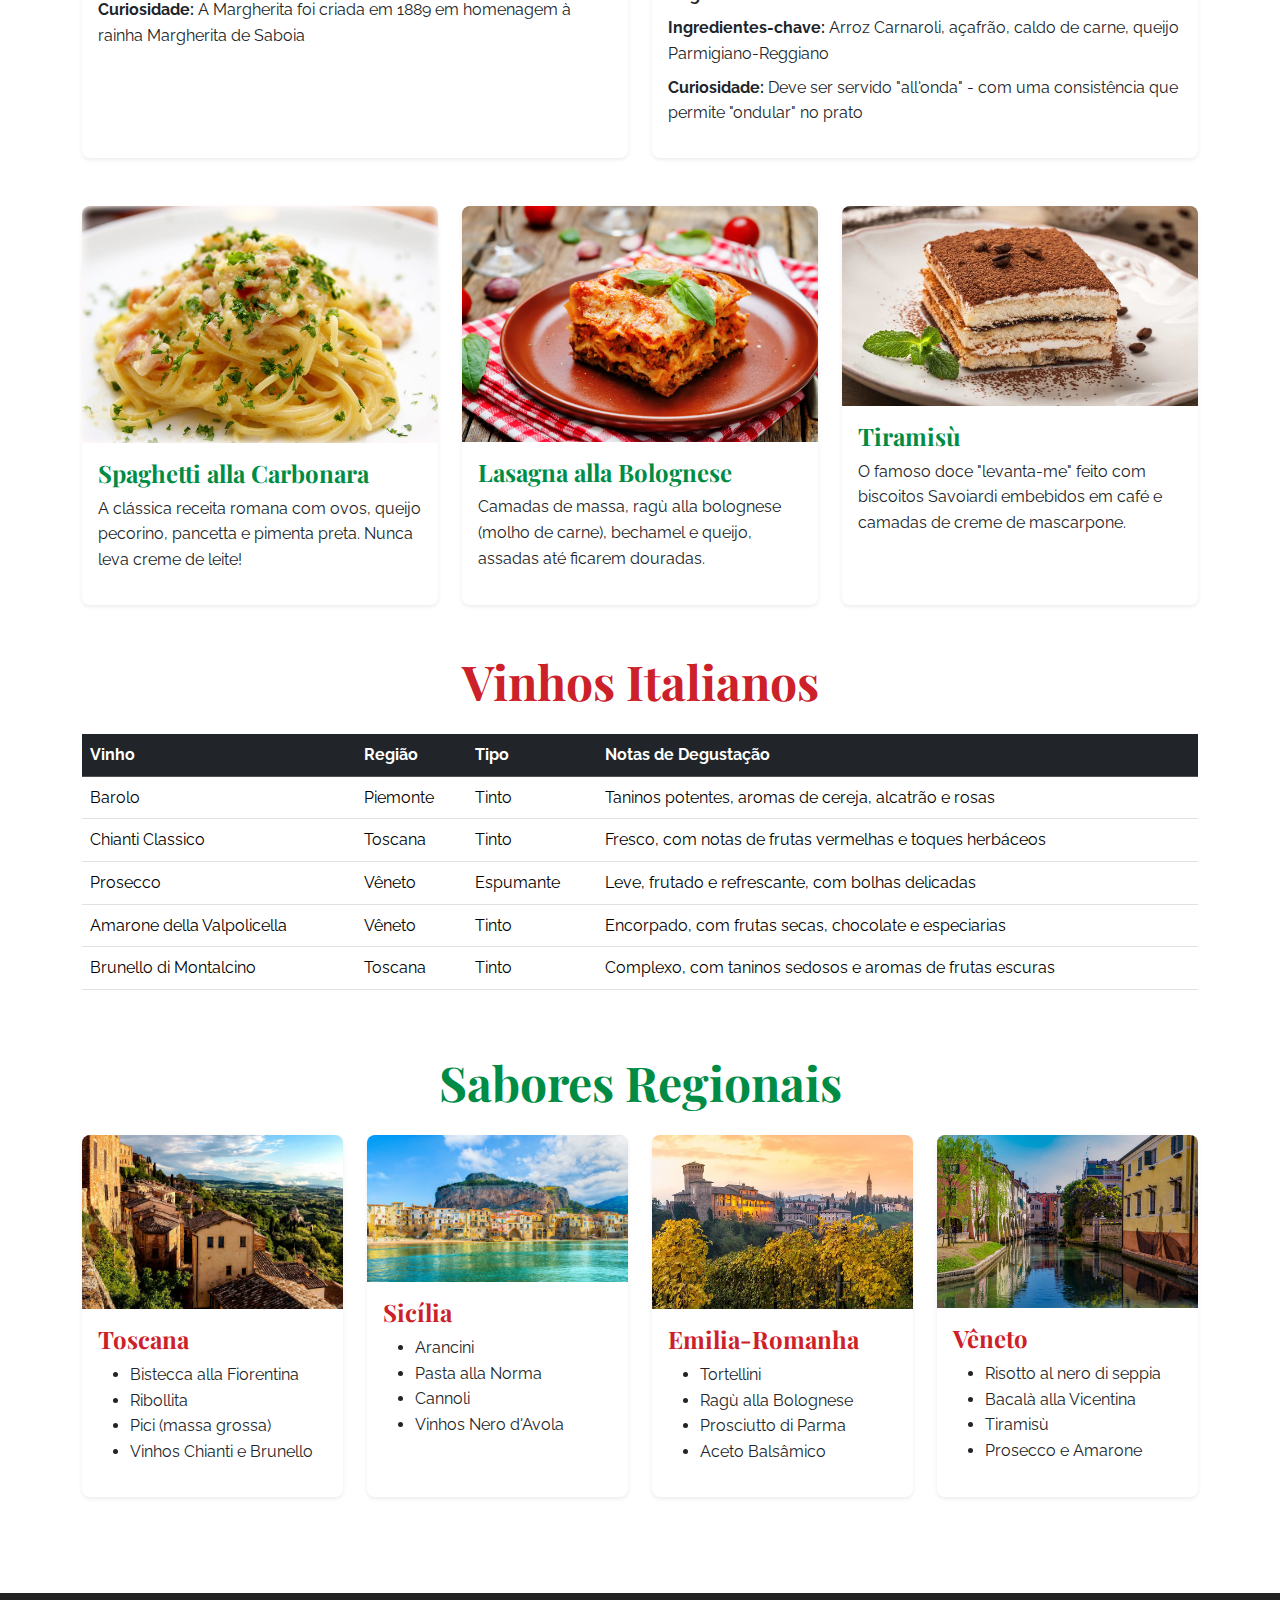
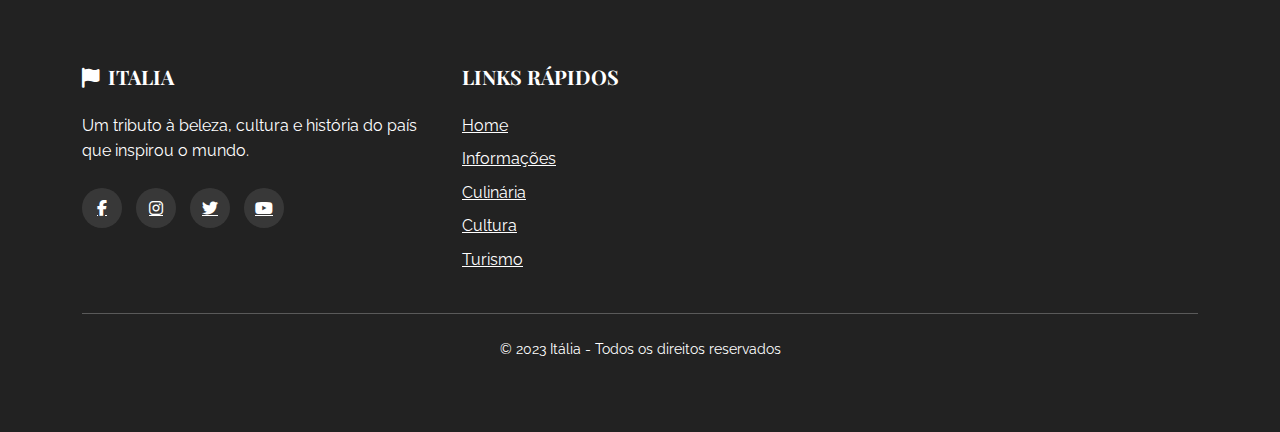
==== commit 7e33ec80: "Update culinaria.html" ====
--- a/pages/culinaria.html
+++ b/pages/culinaria.html
@@ -203,7 +203,7 @@
                     <div class="col-md-6 col-lg-3">
                         <div class="card border-0 shadow-sm h-100 card-hover">
                             <div class="card-img-wrapper">
-                                <img src="../img/toscana.jpg" class="card-img-top" alt="Toscana">
+                                <img src="../img/Toscana.jpg" class="card-img-top" alt="Toscana">
                                 <div class="card-img-overlay"></div>
                             </div>
                             <div class="card-body">
@@ -311,4 +311,4 @@
 
     <script src="https://cdn.jsdelivr.net/npm/bootstrap@5.3.0/dist/js/bootstrap.bundle.min.js"></script>
 </body>
-</html>+</html>
--- a/css/style.css
+++ b/css/style.css
@@ -317,7 +317,7 @@
 }
 
 .hero-section-turismo {
-    background: url('/img/sicilia.jpg') no-repeat center center/cover; 
+    background: url('../img/sicilia.jpg') no-repeat center center/cover; 
     position: relative;
     height: 70vh; 
     margin-top: -100px; 
